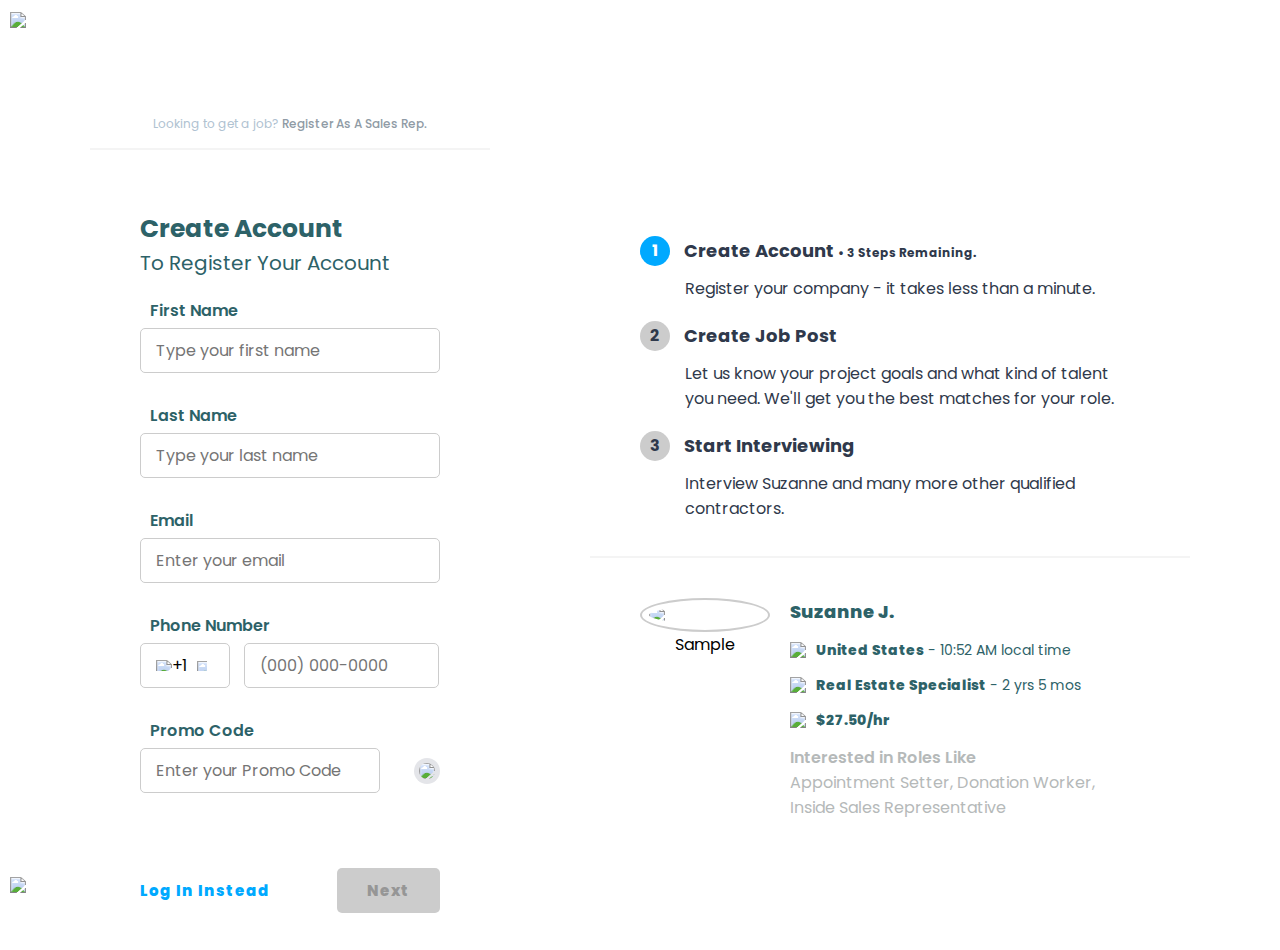
==== index.html @ 0a56d1cc "Adding the HTML Assignment" ====
<!DOCTYPE html>
<html lang="en">
<head>
    <meta charset="UTF-8">
    <meta http-equiv="X-UA-Compatible" content="IE=edge">
    <title>Registration Page for AROBS</title>
    <link rel="stylesheet" href="style.css">
    <meta name="viewport" content="width=device-width, initial-scale=1.0">
    
</head>

<body>
    <div class="logo">
        <img src="/Registration/SVGs/overpass__logo.svg">
    </div>

    
    <div class="container">
        <div class="register-sales">
            <span class="greyed">Looking to get a job?<span class="bold"> Register As A Sales Rep.</span></span>
        </div>
        <div class="title">Create Account</div>
        <div class="subtitle">To Register Your Account</div>
        <form action="#">
          <div class="user-details">
            <div class="input-box">
                <span class="details">First Name</span>
                <input type="text" placeholder="Type your first name" required>
            </div>
            <div class="input-box">
                <span class="details">Last Name</span>
                <input type="text" placeholder="Type your last name" required>
            </div>
            <div class="input-box">
                <span class="details">Email</span>
                <input type="text" placeholder="Enter your email" required>
            </div>
            <div class="input-box">
                <span class="details">Phone Number</span>
                <div class="input-box-phone-prefix">
                    <img src="/Registration/SVGs/us.png"> +1 <img class="dropdown" src="/Registration/SVGs/creat-down_f.svg">
                </div>
                <input class="input-box-phone" type="text" placeholder="(000) 000-0000" required>
            </div>
            <div class="input-box">
                <span class="details">Promo Code</span>
               <div class="promoinput">
                <input class="shortinput" type="text" placeholder="Enter your Promo Code">
                <div class="checkmark">
                    <img src="/Registration/SVGs/Icon.svg">
                </div>
                
               </div>
                
            </div>
            <div class="buttons">
            <button class="button1">
                Log In Instead
            </button>
            <button class="button">
                Next
            </button>
            </div>
         </div>  
        </form>
    </div>

    <div class="container2">
        
        <div class="textbox">
            
        <dl>
            <dt><div class="OL_NR selected"><span class="number">1</span></div> Create Account <span class="smaller">&bull; 3 Steps Remaining.</span></dt>
            <dd>Register your company - it takes less than a minute.</dd>
            <dt><div class="OL_NR"><span class="number">2</span></div> Create Job Post</dt>
            <dd>Let us know your project goals and what kind of talent you need. We'll get you the best matches for your role.</dd>
            <dt><div class="OL_NR"><span class="number">3</span></div> Start Interviewing</dt>
            <dd>Interview Suzanne and many more other qualified contractors.</dd>
          </dl>
        </div>
        <div class="imagebox">
            <div class="image">
                <img src="/Registration/SVGs/profile__image.png">

                <span class="middle">Sample</span>
                
            </div>
            <div class="imagebox-list">
                <div class="imagebox-list-title">Suzanne J.</div>
                <div class="list-item">
                    <div class="list-item-img">
                        <img src="/Registration/SVGs/timezone.svg">
                    </div>
                    <div class="list-item-description">
                        <span class="list-item-description-bold">United States</span> - 10:52 AM local time
                    </div>
                </div>
                <div class="list-item">
                    <div class="list-item-img">
                        <img src="/Registration/SVGs/briefcase.svg">
                    </div>
                    <div class="list-item-description">
                        <span class="list-item-description-bold">Real Estate Specialist</span> - 2 yrs 5 mos
                    </div>
                </div>
                <div class="list-item">
                    <div class="list-item-img">
                        <img src="/Registration/SVGs/money.svg">
                    </div>
                    <div class="list-item-description">
                        <span class="list-item-description-bold">$27.50/hr</span>
                    </div>
                </div>

                <div class="hobbies">
                    <div class="hobbies-title">Interested in Roles Like</div>
                    <div class="hobbies-description">Appointment Setter, Donation Worker, Inside Sales Representative</div>
                </div>
            </div>
            


        </div>
    </div>

    <div class="messagebox">
        <img src="/Registration/SVGs/intercom.svg">
    </div>

</body>
</html>
---- style.css ----
@import url('https://fonts.googleapis.com/css2?family=Poppins&display=swap');
*{
    margin: 0;
    padding: 0;
    box-sizing: border-box;
    font-family: 'Poppins', sans-serif;
}

header{
    width: 100%;
    height: auto;
}

body{
    display: flex;
    flex-wrap: wrap;
    height: 100vh;
    justify-content: center;
    align-items: center;
    padding-top: 80px;
    padding-bottom: 100px;
    background-image: url("/Registration/SVGs/registration__pattern.svg");
    background-position: center;
    background-repeat: repeat;
    background-size: cover;

}

.register-sales{
    color: #afc2d1;
    padding: 15px;
    display: flex;
    align-items: center;
    justify-content: center;
    font-weight: 400;
    font-size:12px;
    border-bottom: 2px solid #f4f4f4;
    margin-bottom: 10px;
}

.bold{
    font-weight: 500;
    color: #8f9ba5;

}

.logo{
     position: fixed;
     background: #fff;
     width: 100%;
     padding:10px;
     margin: 0;
     top: 0;
     z-index: 1;
}

.messagebox{
    position: fixed;
    bottom: 0;
    left: 10px;
}

.container{
    
    max-width: 400px;
    width: 100%;
    background: white;
    border-radius: 10px;
    margin: 20px 50px;
}


.container .title{
    font-size: 25px;
    font-weight: 700;
    position: relative;
    padding: 50px;
    padding-bottom: 0;
    color: #2d6268;
}

.container .subtitle{
    position: relative;
    font-weight:400;
    font-size:20px;
    padding-left:50px;
    color: #2d6268;
}



.container form .user-details{
    display: flex;
    flex-direction: column;
    justify-content: space-between;
    padding: 25px 50px;
    padding-top:0;
    margin:20px 0 12px 0;
}

/*Container 2 */
.container2{
    
    max-width: 600px;
    width: 100%;
    background: white;
    /* padding: 40px 50px; */
    border-radius: 10px;
    margin: 20px 50px;
    

}

.container2 form .user-details{
    display: flex;
    flex-wrap: wrap;
    justify-content: space-between;
    margin:20px 0 12px 0;
}

.container2 .textbox{
    padding: 30px 50px;
}
/* HR Representative */

.container2 .imagebox .image{
    
    max-width: 30%;
    display: flex;
    flex-direction: column;
    align-items: center;
}

.container2 .imagebox .image img{
    width: 130px;
    height:auto;
    border-radius: 50%;
    border:2px solid #ccc;
    padding: 7px;
    
}

.container2 .imagebox{
    border-top: 2px solid #f4f4f4;
    padding: 40px 50px;
    display: flex;
}

.container2 .imagebox .imagebox-list{
    display: inline-block;
    padding-left: 20px;
    max-width: 70%;
    
    
}

.container2 .imagebox .imagebox-list .imagebox-list-title{
    color: #2d6268;
    font-size: 18px;
    font-weight: 800;
    padding-bottom: 15px;
}


.list-item-img img{   
    width:20px !important;
}

.list-item-img{
    display:inline;
    max-width: 10%;
}

.list-item{
    display: flex;
    padding-bottom: 10px;
    
}
.list-item-description{
    display: inline;
    font-size: 14px;
    color: #2d6268;
    padding-left: 10px;
}
.list-item-description .list-item-description-bold{
    font-weight: 800;
}

.hobbies{
    color:#b5b9b9;
}

.hobbies .hobbies-title{
    font-weight: 600;
}
/* -------------------------------------------------------------- */
form .user-details .input-box{
    width: 100%;
    margin-bottom: 30px;
}

.user-details .input-box .details{
    display: block;
    font-weight: 600;
    margin-bottom: 5px;
    margin-left: 10px;
    color: #2d6268;
}

.user-details .input-box input{
    height: 45px;
    width: 100%;
    outline: none;
    border-radius: 5px;
    border: 1px solid #ccc;
    padding-left: 15px;
    font-size: 16px;
    transition: all 0.3s ease;
}

.user-details .input-box input:focus,
.user-details .shortinput input:focus
.user-details .shortinput:valid
.user-details .input-box input:valid{
    border-color: #2d6268;
    color: #2d6268;
    

}
/* Log In Button */

.buttons{
    display: flex;
    align-items: center;
    justify-content: space-between;
    margin-top: 45px;
    
}

form .button1, form .button{
    cursor: pointer;
}

form .button1{
    height: 45px;
    outline: none;
    color: #00a9ff;
    border: none;
    font-size: 15px;
    font-weight: 800;
    letter-spacing: 1px;
    border-radius: 5px;
    background: #fff;
    transition: 0.2s ease;

}

form .button1:hover{
    color:#8cd4f8;
    
}

.shortinput{
    display: inline-block;
    width:80% !important;
    

}


form .button{
    height: 45px;

}

.input-box-phone-prefix{
    display: inline-flex;
    align-items: center;
    max-width: 30%;
    border: 1px solid #ccc;
    height: 45px;
    width: 100%;
    outline: none;
    border-radius: 5px;
    padding-left: 15px;
    font-size: 16px;
    transition: all 0.3s ease;
    margin-right: 10px;
}
.input-box-phone-prefix img{
    max-width: 30px;
    height: 11px;
}
.input-box-phone-prefix .dropdown{
    max-width: 10px;
    height: 10px;
    margin:10px;
    
}
.input-box-phone{
    display: inline-block;
    max-width: 65%;
}
/* Register Button*/
form .button {
    display: inline;
    height: 45px;
    outline: none;
    color: #969696;
    border: none;
    font-size: 15px;
    font-weight: 800;
    letter-spacing: 1px;
    border-radius: 5px;
    padding: 0 30px 0 30px;
    background: #ccc;
    transition: 0.3s ease;

}

form .button:hover{
    background: #00a9ff;
    color:#fff;
    
}

.checkmark{
    display: inline-flex;
    padding-left: 15px;
    max-width: 20%;

}

.checkmark img{
    background: #E4E5E9;
    padding: 5px;
    border-radius: 50%;
   
   


}

.promoinput{
    display: flex;
    align-items: center;
    justify-content: space-between;
}

/* List */
dd{
    padding-bottom: 5px;
    padding-left:45px;
    color:#2f394b;

}
dt{
    font-size: 18px;
    font-weight: 700;
    position: relative;
    padding-top: 15px;
    padding-bottom: 10px;
    color:#2f394b;

}

dt:hover{
    color:#2f394b
}
dt:hover .OL_NR{
    color:#fff;
    background:#00a9ff;

}
.smaller{
    font-size:12px;
}

.OL_NR{
    display:inline-flex;
    align-items: center;
    justify-content: center;
    background:#ccc;
    width: 30px;
    height: 30px;
    border-radius: 50%;
    color:#2f394b;
    font-size: 16px;
    margin-right: 10px;

}

.OL_NR.selected{
    background:#00a9ff;
    color: #fff
}


/* Responsive */
@media (max-width: 584px){
    .container{
        max-width: 100%;
    }
    form .user-details .input-box{
        margin-bottom: 15px;
        width: 100%;

    }

    .container form .user-details{
        max-height: 300px;
        overflow-y: scroll;
    }
    .user-details::-webkit-scrollbar{
        width: 0;
    }

    .container2{
        border:1px solid #f4f4f4
    }
}
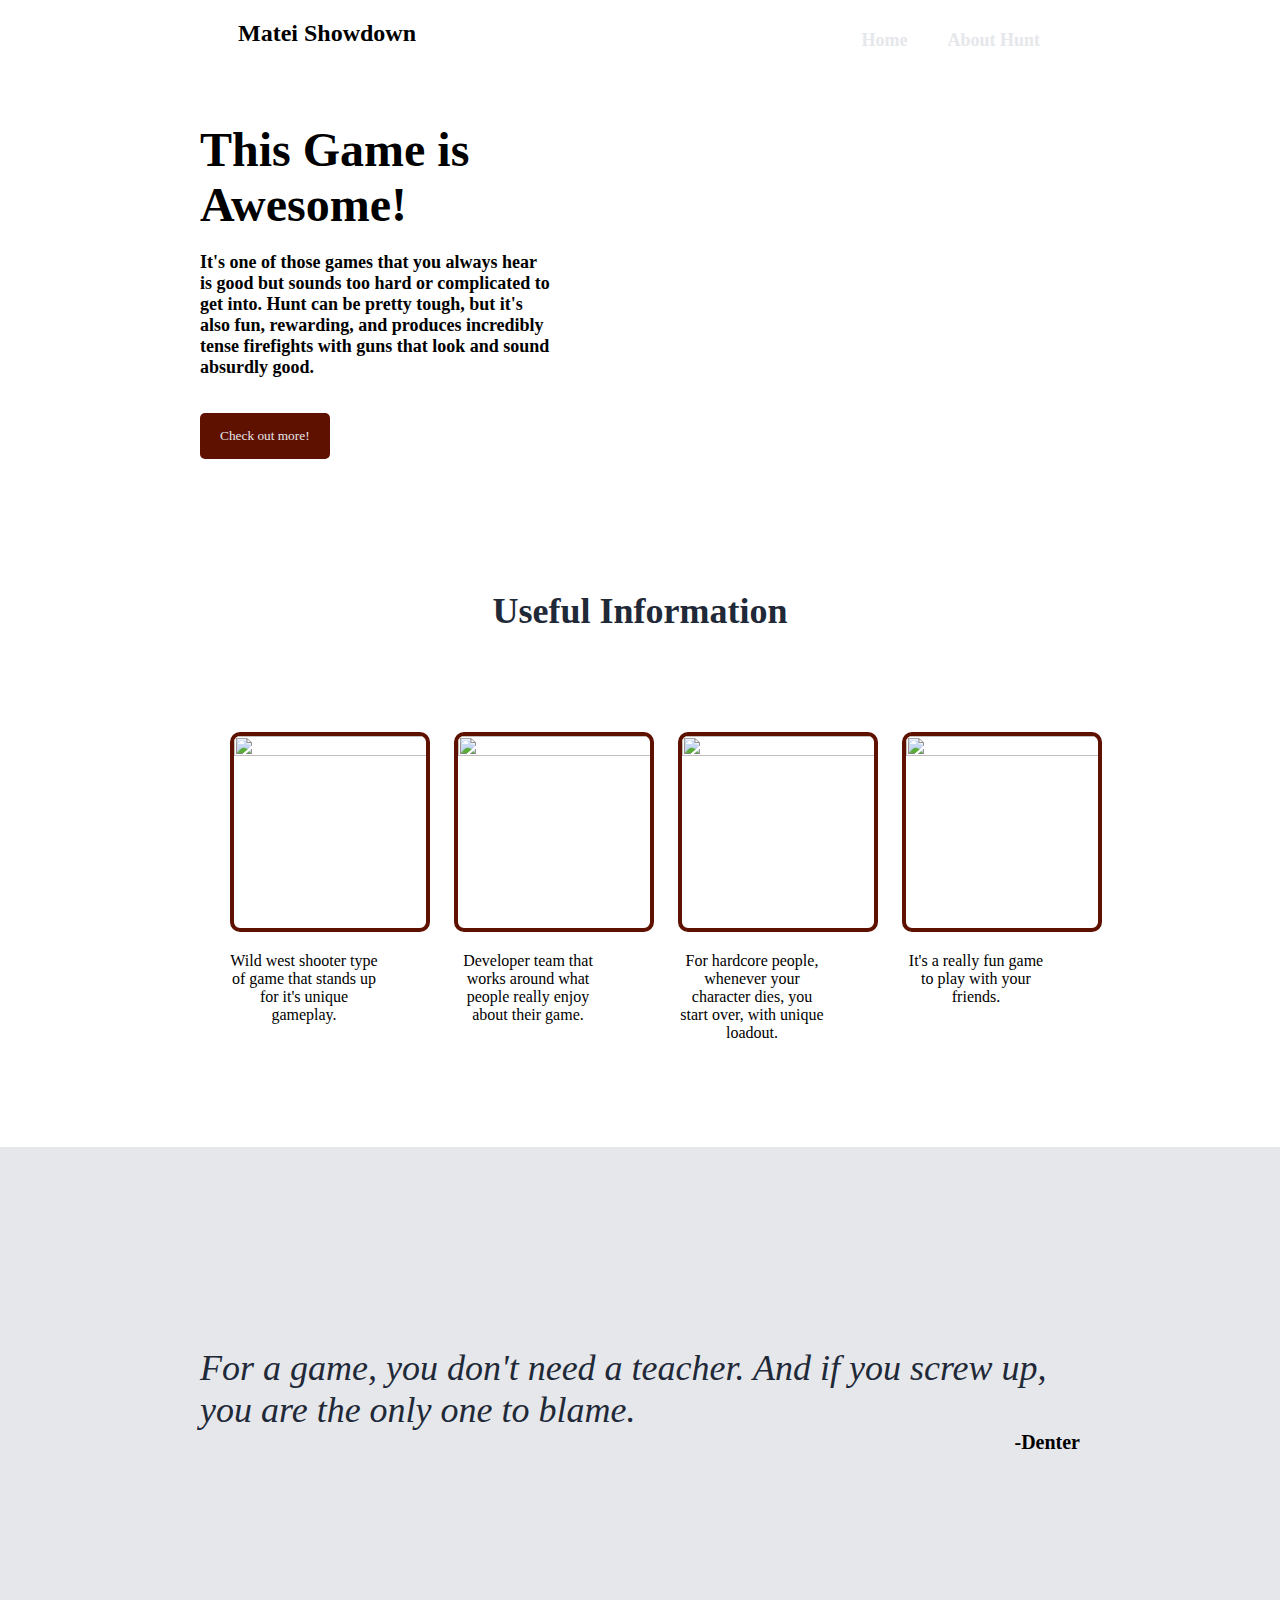
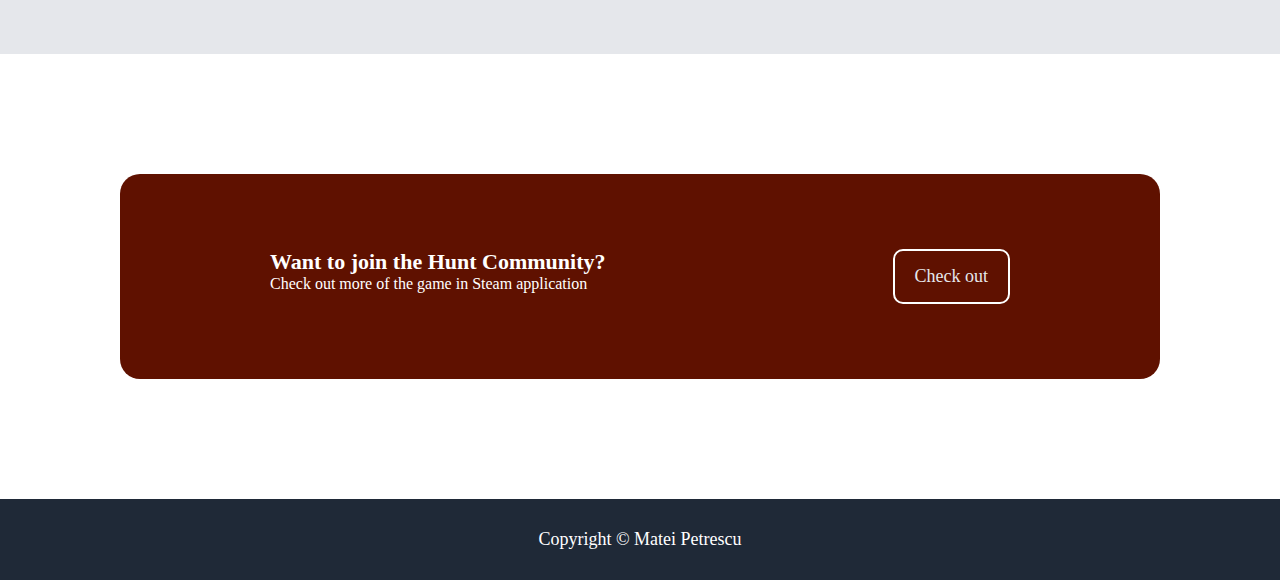
==== commit 09c6ab57: "fixed menu issue" ====
--- a/index.html
+++ b/index.html
@@ -3,129 +3,78 @@
 <head>
     <meta charset="UTF-8">
     <meta http-equiv="X-UA-Compatible" content="IE=edge">
-    <title>Registration Page for AROBS</title>
-    <link rel="stylesheet" href="style.css">
     <meta name="viewport" content="width=device-width, initial-scale=1.0">
-    
+    <title>Brainnest HTML Main Assignment</title>
+    <link rel="stylesheet" href="./src/style.css"> 
 </head>
+<body>
+    <header>
+        <section class="navigation">
+            
+                <section class="nav">
+                <div class="logo" onclick="location.href='/'" >
+                  <img src="./src/images/logo-icon.png" alt="" style="width: 38px" > Matei Showdown</div>  
+                 <div class="menu">
+                   <a class="menu-link" href='#'>Home</a>
+                   <a class="menu-link" href="./tactics.html">About Hunt</a>
+                </div>
+             </section>         
+             
+              <section class="nav">
+                  <div class="header-content">
+                      <h1 class="header-content-title">This Game is Awesome!</h1>
+                      <p class="header-content-subtitle">It's one of those games that you always hear is good but sounds too hard or complicated to get into. Hunt can be pretty tough, but it's also fun, rewarding, and produces incredibly tense firefights with guns that look and sound absurdly good. </p>
+                      <button class="header-content-button" type="button" href="./tactics.html">Check out more!</button>
+                  </div>
+                  
+              </section>
+               
+        </section>
+    </header>
+    <h1 class="middle-section-title">Useful Information</h1>
+    <section class="middle-section">
 
-<body>
-    <div class="logo">
-        <img src="/Registration/SVGs/overpass__logo.svg">
-    </div>
+        <div class="middle-section-blank">
+            <img class="blank-image" src="./src/images/background.jpg" height="200px" width="200px">
+            <p>Wild west shooter type of game that stands up for it's unique gameplay.</p>
+        </div>
+        <div class="middle-section-blank">
+            <img class="blank-image" src="./src/images/DzJcxzADnDsadkMja2HSrV.jpg" height="200px" width="200px">
+            <p>Developer team that works around what people really enjoy about their game.</p>
+        </div>
 
-    
-    <div class="container">
-        <div class="register-sales">
-            <span class="greyed">Looking to get a job?<span class="bold"> Register As A Sales Rep.</span></span>
+        <div class="middle-section-blank">
+            <img class="blank-image" src="./src/images/thumb-1920-897700.jpg" height="200px" width="200px">
+            <p>For hardcore people, whenever your character dies, you start over, with unique loadout.</p>
         </div>
-        <div class="title">Create Account</div>
-        <div class="subtitle">To Register Your Account</div>
-        <form action="#">
-          <div class="user-details">
-            <div class="input-box">
-                <span class="details">First Name</span>
-                <input type="text" placeholder="Type your first name" required>
-            </div>
-            <div class="input-box">
-                <span class="details">Last Name</span>
-                <input type="text" placeholder="Type your last name" required>
-            </div>
-            <div class="input-box">
-                <span class="details">Email</span>
-                <input type="text" placeholder="Enter your email" required>
-            </div>
-            <div class="input-box">
-                <span class="details">Phone Number</span>
-                <div class="input-box-phone-prefix">
-                    <img src="/Registration/SVGs/us.png"> +1 <img class="dropdown" src="/Registration/SVGs/creat-down_f.svg">
+        <div class="middle-section-blank">
+            <img class="blank-image" src="./src/images/thumb-1920-897703.jpg" height="200px" width="200px">
+            <p>It's a really fun game to play with your friends.</p>
+        </div>
+    </section>
+    <section class="quote-box" class="quote">
+        <div class="quote-text" >
+            <p>For a game, you don't need a teacher. And if you screw up, you are the only one to blame.</p>
+        </div>
+        <div class="quote-author">
+            <h4 style="display: flex; justify-content: end; font-size: 20px;">-Denter</h4>
+        </div>
+    </section>
+    <footer>
+        <div class="newsletter">
+            <div class="newsletter-inside">
+                <div class="newsletter-inside-content">
+                    <h3>Want to join the Hunt Community?</h3>
+                    <p>Check out more of the game in Steam application</p>
                 </div>
-                <input class="input-box-phone" type="text" placeholder="(000) 000-0000" required>
-            </div>
-            <div class="input-box">
-                <span class="details">Promo Code</span>
-               <div class="promoinput">
-                <input class="shortinput" type="text" placeholder="Enter your Promo Code">
-                <div class="checkmark">
-                    <img src="/Registration/SVGs/Icon.svg">
+                <div class="newsletter-inside-button-container">
+                    <button class="newsletter-inside-button" type="button" onclick="location.href='https://www.huntshowdown.com/' " target=”_blank>Check out</button>
                 </div>
-                
-               </div>
-                
-            </div>
-            <div class="buttons">
-            <button class="button1">
-                Log In Instead
-            </button>
-            <button class="button">
-                Next
-            </button>
-            </div>
-         </div>  
-        </form>
-    </div>
-
-    <div class="container2">
-        
-        <div class="textbox">
-            
-        <dl>
-            <dt><div class="OL_NR selected"><span class="number">1</span></div> Create Account <span class="smaller">&bull; 3 Steps Remaining.</span></dt>
-            <dd>Register your company - it takes less than a minute.</dd>
-            <dt><div class="OL_NR"><span class="number">2</span></div> Create Job Post</dt>
-            <dd>Let us know your project goals and what kind of talent you need. We'll get you the best matches for your role.</dd>
-            <dt><div class="OL_NR"><span class="number">3</span></div> Start Interviewing</dt>
-            <dd>Interview Suzanne and many more other qualified contractors.</dd>
-          </dl>
+            </div>   
+        </div>       
+        <div class="copyright">
+            <span>Copyright &copy; Matei Petrescu</span>
         </div>
-        <div class="imagebox">
-            <div class="image">
-                <img src="/Registration/SVGs/profile__image.png">
-
-                <span class="middle">Sample</span>
-                
-            </div>
-            <div class="imagebox-list">
-                <div class="imagebox-list-title">Suzanne J.</div>
-                <div class="list-item">
-                    <div class="list-item-img">
-                        <img src="/Registration/SVGs/timezone.svg">
-                    </div>
-                    <div class="list-item-description">
-                        <span class="list-item-description-bold">United States</span> - 10:52 AM local time
-                    </div>
-                </div>
-                <div class="list-item">
-                    <div class="list-item-img">
-                        <img src="/Registration/SVGs/briefcase.svg">
-                    </div>
-                    <div class="list-item-description">
-                        <span class="list-item-description-bold">Real Estate Specialist</span> - 2 yrs 5 mos
-                    </div>
-                </div>
-                <div class="list-item">
-                    <div class="list-item-img">
-                        <img src="/Registration/SVGs/money.svg">
-                    </div>
-                    <div class="list-item-description">
-                        <span class="list-item-description-bold">$27.50/hr</span>
-                    </div>
-                </div>
-
-                <div class="hobbies">
-                    <div class="hobbies-title">Interested in Roles Like</div>
-                    <div class="hobbies-description">Appointment Setter, Donation Worker, Inside Sales Representative</div>
-                </div>
-            </div>
-            
-
-
-        </div>
-    </div>
-
-    <div class="messagebox">
-        <img src="/Registration/SVGs/intercom.svg">
-    </div>
-
+    </footer>
 </body>
 </html>--- a/src/style.css
+++ b/src/style.css
@@ -0,0 +1,223 @@
+@font-face {
+    font-family: 'Special-Elite';
+    src: url(../Special-Elite/SpecialElite.ttf);
+    
+}
+*{
+    margin: 0;
+    padding: 0;
+    box-sizing: border-box;
+    font-family: 'Special-Elite';
+}
+
+header{
+    width: 100%;
+    height: auto;
+
+}
+/*header*/
+.navigation{
+    background-image: url("./images/1086442.jpg");
+    background-repeat: no-repeat;
+    background-position: center;
+    background-size: cover;
+    height:60vh;
+    padding:20px 200px 75px 200px;
+}
+
+.navigation-tactics{
+    background-image: url("./images/thumb-1920-897703.jpg");
+    background-repeat: no-repeat;
+    background-position: center;
+    background-size: cover;
+    height:100vh;
+    padding:20px 200px 75px 200px;
+}
+
+
+.nav{
+    display: flex;
+    justify-content: space-between;
+}
+
+.logo{  
+    color:#000;
+    font-size: 24px;
+    font-weight: 800;
+    padding-bottom: 75px; 
+    display: flex;
+    justify-content: center;
+    align-items:center;
+}
+
+.menu{  
+    display:flex;
+    justify-content: space-around;
+    color:#E5E7EB;
+    text-decoration: none;  
+    padding-top:10px;  
+}
+
+.menu-link{
+    color:#E5E7EB;
+    text-decoration: none;
+    padding-right:40px;
+    font-size:18px;
+    font-weight: 800;
+    
+    transition: 0.3s ease;
+}
+
+.menu-link-tactics{
+    color:#5F1100;
+    text-decoration: none;
+    padding-right:35px;
+    font-size:18px;
+    font-weight: 800;
+    
+    transition: 0.3s ease;
+}
+
+.menu-link-tactics:hover{
+    color:#ad1d00;
+    
+}
+
+.header-content{
+    width:40%;
+}
+
+
+
+.header-content-title{
+    font-size: 48px;
+    font-weight: 800;
+    color:#000;
+    padding-bottom:20px;
+}
+
+.header-content-subtitle{
+    font-size:18px;
+    color:#000;
+    padding-bottom:35px;
+    font-weight: 700;
+}
+
+.header-content-button{
+    background-color: #5F1100;
+    padding: 15px 20px;
+    cursor: pointer;
+    color:#E5E7EB;
+    border-radius:5px;
+    border:none;
+    transition: 0.3s ease;
+    
+}
+
+.header-content-button:hover{
+    background-color: #410c01;
+
+}
+
+.header-content-image{
+    display:flex;
+    justify-content: end;
+}
+
+
+/*Middle Section*/
+
+.middle-section{
+    
+   
+    column-count: 4;
+    padding:20px 200px 75px 200px;
+}
+
+.middle-section-blank{
+    display: flex;
+    flex-wrap: wrap;
+    justify-content: space-around;
+    padding: 30px;
+    text-align: center;
+
+    
+}
+
+
+.middle-section-title{
+    display: flex;
+    justify-content: center;
+    padding: 50px;
+    font-size: 36px;
+    font-weight: 800;
+    color: #1F2937;
+}
+
+.blank-image{
+    border:4px solid #5F1100;
+    border-radius: 10px;
+    margin-bottom: 20px;
+    height:auto;
+}
+
+.quote-box{
+    background-color: #e5e7eb; 
+    padding:200px
+}
+
+.quote-text p{
+    font-size: 36px; 
+    font-style: italic; 
+    color:#1f2937; 
+}
+
+.newsletter{
+    padding:120px;
+}
+
+.newsletter-inside{   
+    display: flex;
+    justify-content: space-between;
+    color:white;
+    border-radius: 20px;
+    padding:75px 150px; 
+    background-color: #5F1100;
+}
+
+.newsletter-inside-content h3{
+    font-size:22px; 
+}
+
+.newsletter-inside-button-container{
+    display: flex;
+    justify-content: end;
+}
+
+.newsletter-inside-button{
+    background-color: #5F1100;
+    padding: 15px 20px;
+    cursor: pointer;
+    color:#E5E7EB;
+    border-radius:10px;
+    border:2px solid white;
+    font-size:18px;
+    font-weight: 600px;
+    transition: 0.3s ease;
+}
+
+.newsletter-inside-button:hover{
+    background-color: #410c01;
+}
+
+.copyright{
+    background-color:#1F2937;
+    color:white;
+    display: flex;
+    justify-content: center;
+    font-size: 18px;
+    padding: 30px;
+}
+
+
+
